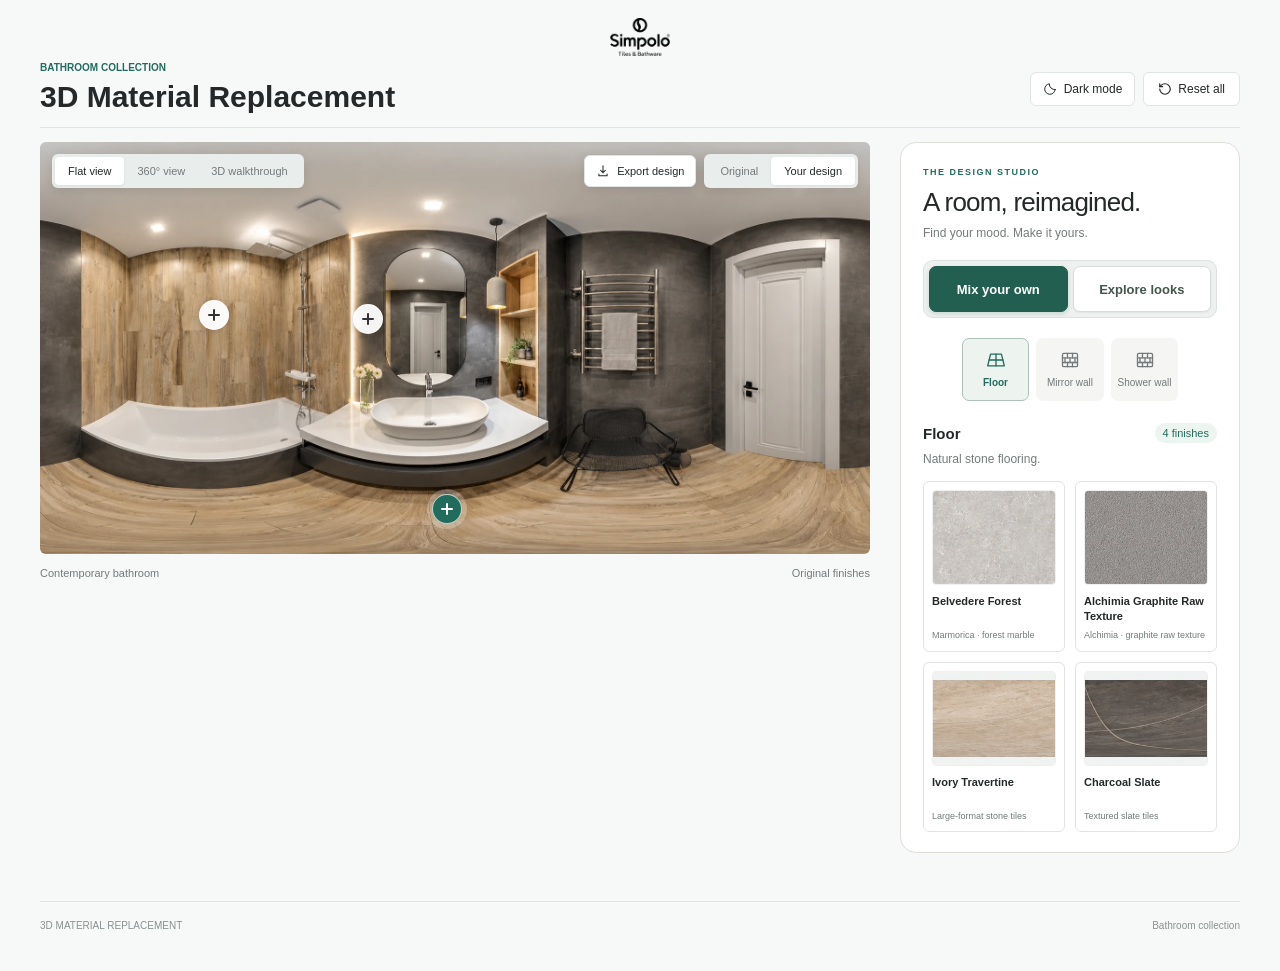
==== simpolo-2/index.html @ c81ce6e3 "Add soft live reflections to shower tile planes" ====
<!doctype html>
<html lang="en">
  <head>
    <meta charset="UTF-8" />
    <meta name="viewport" content="width=device-width, initial-scale=1.0" />
    <script src="theme.js?v=20261007-shower-reflections-1"></script>
    <title>3D Material Replacement</title>
    <link rel="stylesheet" href="styles.css?v=flat-start-compact-brand-20260928-1" />
    <link rel="stylesheet" href="panorama.css?v=panel-padding-20260928-3" />
    <link rel="stylesheet" href="theme.css?v=20261007-shower-reflections-1" />
  </head>
  <body>
    <main class="app-shell">
      <div class="brand-band">
        <img class="brand-logo" src="white-logo-400-x-252.webp" width="400" height="252" alt="Simpolo" />
      </div>
      <section class="workspace" aria-label="Bathroom material visualizer">
        <header class="topbar">
          <div>
            <p class="eyebrow">Bathroom collection</p>
            <h1>3D Material Replacement</h1>
          </div>
          <div class="header-actions">
          <button class="theme-toggle" id="themeToggle" type="button" aria-pressed="false" aria-label="Switch to dark mode">
            <svg class="theme-moon" viewBox="0 0 24 24" aria-hidden="true"><path d="M20.9 13A9 9 0 0 1 11 3.1 9 9 0 1 0 20.9 13Z"/></svg>
            <svg class="theme-sun" viewBox="0 0 24 24" aria-hidden="true"><circle cx="12" cy="12" r="4"/><path d="M12 2v2m0 16v2M2 12h2m16 0h2M5 5l1.4 1.4m11.2 11.2L19 19M5 19l1.4-1.4M17.6 6.4 19 5"/></svg>
            <span>Dark mode</span>
          </button>
          <button class="reset-button" id="resetButton" type="button">
            <svg class="reset-icon" viewBox="0 0 24 24" aria-hidden="true"><path d="M3 12a9 9 0 1 0 9-9 9.75 9.75 0 0 0-6.74 2.74L3 8"/><path d="M3 3v5h5"/></svg>
            <span>Reset all</span>
          </button>
          </div>
        </header>

        <div class="visualizer-card">
          <div class="stage" id="stage">
            <div class="viewport-toolbar">
              <div class="view-switch compare-control" role="group" aria-label="Viewing mode"><button id="flatView" type="button" aria-pressed="true">Flat view</button><button id="panoramaView" type="button" aria-pressed="false">360&#176; view</button><button id="modelView" type="button" aria-pressed="false">3D walkthrough</button></div>
        <div class="scene-toolbar"><div class="scene-actions"><button class="export-button" id="exportDesign" type="button" title="Download this design as a full-resolution 360° panorama"><svg viewBox="0 0 24 24" aria-hidden="true"><path d="M12 3v12m0 0 4-4m-4 4-4-4M5 17v3h14v-3"/></svg><span>Export design</span></button><div class="compare-control" role="group" aria-label="Compare designs"><button id="originalButton" type="button" aria-pressed="false">Original</button><button id="designButton" type="button" aria-pressed="true">Your design</button></div></div></div>
            </div>
            <div id="panorama" tabindex="0" role="application" aria-label="360 degree bathroom. Drag to look around, scroll to zoom, arrow keys to rotate."></div>
            <div class="panorama-controls"><button id="zoomIn" type="button" title="Zoom in" aria-label="Zoom in">+</button><button id="zoomOut" type="button" title="Zoom out" aria-label="Zoom out">&minus;</button><button id="centerView" type="button">Recenter</button></div>
            <img
              class="base-image"
              src="assets/bathroom-panorama.webp"
              alt="Modern bathroom panorama with selectable floor, shower wall, and mirror wall surfaces"
              draggable="false"
            />

            <svg class="replacement-map" id="replacementMap" viewBox="0 0 1779 884" preserveAspectRatio="none" aria-hidden="true"></svg>

            <svg class="hotspot-map" viewBox="0 0 1779 884" preserveAspectRatio="none" aria-label="Selectable replacement regions">
              <g class="hotspot-button" data-target="floor" role="button" tabindex="0" aria-label="Select marble floor replacement">
                <polygon
                  class="hotspot-shape"
                  points="0,704 105,685 260,696 472,690 563,672 735,706 918,712 1025,672 1160,694 1285,668 1438,662 1507,710 1620,708 1779,704 1779,884 0,884"
                ></polygon>
              </g>
              <g class="hotspot-button" data-target="bathWall" role="button" tabindex="0" aria-label="Select shower wall replacement">
                <polygon
                  class="hotspot-shape"
                  points="88,190 210,224 390,229 523,218 661,197 663,558 542,590 360,612 196,596 90,558"
                ></polygon>
              </g>
            </svg>

            <button class="surface-pin pin-floor" data-surface="floor" aria-label="Select floor" type="button">1</button>
            <button class="surface-pin pin-wall" data-surface="bathWall" aria-label="Select shower wall" type="button">3</button>
            <button class="surface-pin pin-mirrorWall" data-surface="mirrorWall" aria-label="Select mirror wall" type="button">+</button>
          </div>
          <div class="scene-footer"><span>Contemporary bathroom</span><span id="changeCount">Original finishes</span></div>
        </div>

        <aside class="material-panel" id="materialPanel" aria-live="polite">
          <div class="panel-header"><p class="eyebrow">The design studio</p><h2>A room, reimagined.</h2><p>Find your mood. Make it yours.</p></div>
          <div class="studio-tabs" role="group" aria-label="Design tools">
            <button type="button" data-mode="individual" aria-pressed="true" aria-controls="individualPanel">Mix your own</button>
            <button type="button" data-mode="looks" aria-pressed="false" aria-controls="looksPanel">Explore looks</button>
          </div>
          <div id="individualPanel">
            <div class="surface-tabs" role="group" aria-label="Select a surface">
              <button data-surface="floor" type="button" aria-pressed="true">
                <svg viewBox="0 0 24 24" width="20" height="20" aria-hidden="true"><path d="M2 19h20L18.5 5h-13L2 19z"/><path d="M12 5v14"/><path d="M3.8 12h16.4"/></svg>
                <span class="tab-label">Floor</span>
              </button>
              <button data-surface="mirrorWall" type="button" aria-pressed="false">
                <svg viewBox="0 0 24 24" width="20" height="20" aria-hidden="true"><rect x="3" y="4" width="18" height="16" rx="1.5"/><path d="M3 9.5h18"/><path d="M3 15h18"/><path d="M9 4v5.5"/><path d="M15 4v5.5"/><path d="M6 9.5v5.5"/><path d="M12 9.5v5.5"/><path d="M18 9.5v5.5"/><path d="M9 15v5"/><path d="M15 15v5"/></svg>
                <span class="tab-label">Mirror wall</span>
              </button>
              <button data-surface="bathWall" type="button" aria-pressed="false">
                <svg viewBox="0 0 24 24" width="20" height="20" aria-hidden="true"><rect x="3" y="4" width="18" height="16" rx="1.5"/><path d="M3 9.5h18"/><path d="M3 15h18"/><path d="M9 4v5.5"/><path d="M15 4v5.5"/><path d="M6 9.5v5.5"/><path d="M12 9.5v5.5"/><path d="M18 9.5v5.5"/><path d="M9 15v5"/><path d="M15 15v5"/></svg>
                <span class="tab-label">Shower wall</span>
              </button>
            </div>
            <div class="panel-copy">
              <div class="finish-heading"><h2 id="panelTitle">Choose a surface</h2><span id="optionCount">2 finishes</span></div>
              <p id="panelText">Click a surface in the room or choose a tab to preview replacement materials.</p>
            </div>
            <div class="swatch-grid" id="swatchGrid"></div>
          </div>
          <div id="looksPanel" hidden>
            <div class="look-intro"><span>ONE ROOM. TWO POSSIBILITIES.</span><p>A whole new atmosphere in one click.</p></div>
            <div class="look-selector" role="group" aria-label="Browse complete looks">
              <button type="button" data-preview="classic" aria-pressed="true"><strong>Soft Marble</strong></button>
              <button type="button" data-preview="modern" aria-pressed="false"><strong>Earth &amp; Graphite</strong></button>
            </div>
            <article class="look-story">
              <div class="look-art"><img id="lookImage" src="assets/bathroom-panorama.png" alt="Soft Marble bathroom preview" /><span class="look-tag" id="lookTag">CALM IN EVERY DETAIL</span><span class="look-number" id="lookNumber">01 / 02</span></div>
              <div class="look-details">
                <h3 id="lookTitle">Soft Marble</h3>
                <p id="lookDescription">Belvedere Forest, Alps Dream and Alchimia Pearl.</p>
                <div class="look-materials" id="lookMaterials" aria-label="Materials in this look"></div>
                <button class="try-look" id="tryLook" data-look="classic" type="button" aria-pressed="false"><span>Try this look</span><span aria-hidden="true">↗</span></button>
                <p class="look-reassurance" id="lookReassurance">3 coordinated tile finishes · Yours to remix</p>
              </div>
            </article>
            <button class="remix-link" type="button" id="remixButton">Have something else in mind? <strong>Mix your own →</strong></button>
          </div>
          <span id="hintPill" role="status" aria-live="polite" class="sr-only">Original finishes</span>
        </aside>
      </section>
      <footer class="app-footer"><span>3D MATERIAL REPLACEMENT</span><span>Bathroom collection</span></footer>
    </main>

    <link rel="stylesheet" href="walkthrough.css?v=20261007-shower-reflections-1" />
    <script src="raster-masks.js?v=user-mirror-wall-mask-20260928-v4"></script>
    <script src="app.js?v=20261007-shower-reflections-1"></script>
    <script src="assets/three.min.js"></script>
    <script src="panorama.js?v=mirror-wall-restored-20260928"></script>
    <script src="mode-manager.js?v=20261007-shower-reflections-1"></script>
  </body>
</html>
---- simpolo-2/styles.css ----
:root{--ink:#242829;--muted:#747a7b;--line:#e0e4e3;--accent:#216c5d;--soft:#edf5f1;font-family:Inter,ui-sans-serif,-apple-system,BlinkMacSystemFont,"Segoe UI",sans-serif;color:var(--ink);background:#f7f8f8;font-synthesis:none}
*{box-sizing:border-box}.sr-only{position:absolute;width:1px;height:1px;padding:0;margin:-1px;overflow:hidden;clip:rect(0,0,0,0);white-space:nowrap;border:0}body{margin:0}button{font:inherit;cursor:pointer;transition:background .15s,border-color .15s}button:disabled{opacity:.4;cursor:default}button:focus-visible{outline:3px solid #268a75;outline-offset:3px}h1,h2,p{margin:0;letter-spacing:0}.app-shell{max-width:1800px;margin:auto;padding:40px}.workspace{display:grid;grid-template-columns:minmax(0,1fr) 290px;gap:30px;align-items:start}.topbar{grid-column:1/-1;display:flex;align-items:center;justify-content:space-between;padding-bottom:26px;border-bottom:1px solid var(--line);margin-bottom:4px}.eyebrow{font-size:10px;font-weight:650;color:var(--accent);margin-bottom:10px;text-transform:uppercase}h1{font-size:30px;font-weight:550;line-height:1.2}.reset-button{display:inline-flex;align-items:center;gap:6px;padding:9px 14px;background:white;border:1px solid var(--line);border-radius:6px;font-size:12px;color:var(--ink);transition:background .15s,border-color .15s,color .15s}.reset-button:hover{background:var(--soft);border-color:#91afa5;color:var(--accent)}.reset-button .reset-icon{width:14px;height:14px;stroke:currentColor;fill:none;stroke-width:2;stroke-linecap:round;stroke-linejoin:round;flex-shrink:0}
.visualizer-card{min-width:0}.scene-toolbar{display:flex;align-items:center;justify-content:space-between;gap:12px;margin-bottom:14px;font-size:12px}.compare-control{display:flex;background:#e9edeb;padding:3px;border-radius:6px}.compare-control button{border:0;background:transparent;padding:8px 13px;border-radius:4px;font-size:11px;color:var(--muted)}.compare-control button[aria-pressed=true]{background:white;color:var(--ink);box-shadow:0 1px 3px #00000012}.stage{position:relative;aspect-ratio:1779/884;width:100%;overflow:hidden;isolation:isolate;background:#dededb;border-radius:6px}.base-image,.complete-image,.replacement-map,.hotspot-map{position:absolute;inset:0;width:100%;height:100%}.base-image,.complete-image{display:block;user-select:none;object-fit:fill}.complete-image{z-index:1;pointer-events:none}.replacement-map{z-index:2;pointer-events:none}.material-layer{opacity:0;transition:opacity .18s}.material-layer.is-applied{opacity:1}.hotspot-map{z-index:3}.hotspot-button{cursor:pointer}.hotspot-shape{fill:transparent;stroke:transparent;stroke-width:1;vector-effect:non-scaling-stroke}.hotspot-button:hover .hotspot-shape,.hotspot-button:focus-visible .hotspot-shape{stroke:#fff;fill:#ffffff0a}.surface-pin{position:absolute;z-index:4;width:30px;height:30px;border:1px solid #ffffffb0;border-radius:50%;background:#fffffff0;box-shadow:0 2px 12px #0003;color:#333;font-size:11px;transform:translate(-50%,-50%);display:flex;align-items:center;justify-content:center;padding:0;line-height:1;text-align:center}.surface-pin[aria-pressed=true]{background:var(--accent);color:white;box-shadow:0 0 0 5px #ffffff40}.pin-floor{left:49%;top:89%}.pin-vanity{left:46%;top:67%}.pin-wall{left:21%;top:42%}.show-original .complete-image,.show-original .replacement-map,.show-original .surface-pin,.show-original .hotspot-map{visibility:hidden}.scene-footer{display:flex;justify-content:space-between;gap:12px;margin-top:13px;color:var(--muted);font-size:11px}.selection-summary{margin-top:30px;padding-top:22px;border-top:1px solid var(--line)}.selection-summary h2{font-size:14px;font-weight:550;margin-bottom:16px}#palette{display:grid;grid-template-columns:repeat(3,minmax(0,1fr));gap:12px}.palette-item{display:flex;align-items:center;gap:10px;padding:0;border:0;background:transparent;text-align:left;min-width:0}.palette-dot{width:30px;height:30px;border-radius:50%;border:1px solid #0001;flex-shrink:0;background:#c4b498}.palette-item small{display:block;color:var(--muted);font-size:10px;margin-bottom:4px}.palette-item strong{font-size:12px;font-weight:500;display:block}
.material-panel{border-left:1px solid var(--line);padding-left:24px;min-width:0}.panel-header{padding:4px 0 23px}.panel-header h2{font-size:19px;font-weight:550}.surface-tabs{display:grid;grid-template-columns:repeat(3,1fr);border-bottom:1px solid var(--line);gap:10px}.surface-tabs button{padding:0 0 13px;background:transparent;border:0;border-bottom:2px solid transparent;color:var(--muted);font-size:12px;text-align:left;display:flex;flex-direction:column;align-items:flex-start;gap:6px;cursor:pointer}.surface-tabs button svg{width:20px;height:20px;stroke:currentColor;fill:none;stroke-width:1.6;stroke-linecap:round;stroke-linejoin:round;flex-shrink:0}.surface-tabs button .tab-label{display:block;font-size:12px;line-height:1.2;margin:0}.surface-tabs button[aria-pressed=true]{border-bottom-color:var(--accent);color:var(--accent);font-weight:650}.panel-copy{margin:24px 0 17px}.panel-copy h2{font-size:15px;font-weight:550}#panelText{font-size:12px;color:var(--muted);margin-top:7px;line-height:1.5}.swatch-grid{display:grid;gap:10px}.swatch-button{display:grid;grid-template-columns:48px 1fr;align-items:center;gap:12px;padding:12px;border:1px solid var(--line);border-radius:6px;background:white;text-align:left;position:relative;color:var(--ink)}.swatch-button:hover{border-color:#91afa5}.swatch-button.is-selected{border-color:var(--accent);background:var(--soft);box-shadow:inset 0 0 0 1px var(--accent)}.swatch-preview{width:48px;height:48px;border-radius:4px;border:1px solid #00000010}.swatch-name{display:block;font-size:13px;font-weight:600}.swatch-meta{display:block;font-size:10px;line-height:1.5;color:var(--muted);margin-top:5px}.restore-button{margin-top:17px;background:transparent;border:0;border-bottom:1px solid #bdc8c3;padding:4px 0;color:var(--muted);font-size:11px}.panel-bottom{display:flex;gap:8px;align-items:center;margin-top:32px;padding-top:17px;border-top:1px solid var(--line);font-size:10px;color:var(--muted)}.live-dot{width:6px;height:6px;border-radius:50%;background:#328a71;flex-shrink:0}.app-footer{display:flex;justify-content:space-between;border-top:1px solid var(--line);margin-top:48px;padding-top:18px;font-size:10px;color:#8b9190}.texture-travertine{background:#e3e8ed}.texture-charcoal{background:#242e39}.texture-calacatta{background:#126d4c}.texture-terrazzo{background:#cb8228}.texture-walnut{background:#2455a1}.texture-sage{background:#d06440}
@media(max-width:1000px){.app-shell{padding:28px 24px}.workspace{grid-template-columns:1fr;gap:28px}.material-panel{border-left:0;border-top:1px solid var(--line);padding:24px 0 0}.swatch-grid{grid-template-columns:1fr 1fr}.surface-tabs{max-width:420px}.panel-bottom{margin-top:20px}.selection-summary{margin-top:24px}.app-footer{margin-top:30px}}@media(max-width:520px){.app-shell{padding:26px 16px 18px}h1{font-size:25px}.topbar{padding-bottom:22px}.reset-button{padding:9px 12px;font-size:11px}.scene-toolbar{font-size:10px}.compare-control button{font-size:10px;padding:7px 9px}.surface-pin{width:24px;height:24px;font-size:10px}.scene-footer{font-size:10px}#palette{gap:8px}.palette-dot{width:22px;height:22px}.palette-item{gap:7px}.palette-item strong{font-size:10px}.palette-item small{font-size:9px}.swatch-button{grid-template-columns:1fr;gap:10px;padding:12px}.swatch-preview{width:100%;height:62px}.swatch-meta{min-height:30px}.app-footer{font-size:9px}}@media(prefers-reduced-motion:reduce){*{transition:none!important}}
.scene-actions{display:flex;align-items:center;gap:8px}.export-button{display:inline-flex;align-items:center;gap:7px;white-space:nowrap;padding:8px 11px;border:1px solid var(--line);border-radius:6px;background:white;color:var(--ink);font-size:11px}.export-button:hover{background:var(--soft);border-color:#91afa5;color:var(--accent)}.export-button:disabled{opacity:.55;cursor:wait}.export-button svg{width:14px;height:14px;fill:none;stroke:currentColor;stroke-width:1.8;stroke-linecap:round;stroke-linejoin:round;flex-shrink:0}
@media(max-width:520px){.scene-toolbar{flex-wrap:wrap}.scene-actions{margin-left:auto;gap:6px}.export-button{padding:7px 8px;font-size:10px}}
---- simpolo-2/panorama.css ----
.view-switch { width: max-content; margin-bottom: 14px; }
.complete-image { position:absolute; inset:0; width:100%; height:100%; z-index:2; pointer-events:none; }
.complete-image[hidden], .show-original .complete-image, .is-360 .complete-image { display:none; }
.complete-view .replacement-map { visibility:hidden; }
.pin-chair { left:70%; top:72%; }
.pin-ceiling { left:45%; top:15%; }
.pin-mirrorWall { left:39.5%; top:43%; }
.edit-mode { margin-bottom:22px; }
.edit-mode button { flex:1; }
.surface-tabs { grid-template-columns:repeat(4,minmax(0,1fr)); row-gap:15px; }
.surface-tabs button { display:flex; flex-direction:column; align-items:flex-start; gap:6px; cursor:pointer; }
.surface-tabs button svg { width:20px; height:20px; flex-shrink:0; }
.surface-tabs button .tab-label { font-size:12px; line-height:1.2; }
.look-button { display:block; width:100%; padding:0; background:white; border:1px solid var(--line); border-radius:6px; overflow:hidden; text-align:left; margin-bottom:14px; }
.look-button img { display:block; width:100%; aspect-ratio:2/1; object-fit:cover; }
.look-button>span { display:block; padding:13px; }
.look-button strong { display:block; font-size:14px; }
.look-button small { display:block; color:var(--muted); font-size:11px; margin-top:6px; }
.look-button[aria-pressed=true] { border-color:var(--accent); box-shadow:0 0 0 1px var(--accent); }
#palette { grid-template-columns:repeat(4,minmax(0,1fr)); gap:15px; }
.palette-item { display:flex; flex-direction:column; align-items:stretch; gap:9px; min-width:0; }
.selection-preview { display:block; width:100%; height:88px; object-fit:cover; border:1px solid var(--line); border-radius:5px; background:#e9eceb; }
.palette-item strong { font-size:12px; line-height:1.4; }
.palette-item small { font-size:11px; }
@media(max-width:520px) { h1 { font-size:23px; } .topbar { align-items:flex-start; gap:12px; } .reset-button { flex-shrink:0; } #palette { grid-template-columns:repeat(2,minmax(0,1fr)); } .selection-preview { height:100px; } }
/* Plus icon drawn as two geometrically-centered bars. A text "+" sits optically
   high because line-box centering centers the em box, not the glyph ink. */
.surface-pin, .panorama-pin { font-size: 0; }
.surface-pin::before, .surface-pin::after,
.panorama-pin::before, .panorama-pin::after {
  content: ""; position: absolute; left: 50%; top: 50%;
  background: currentColor; border-radius: 1px;
}
.surface-pin::before, .panorama-pin::before { width: 12px; height: 2px; transform: translate(-50%, -50%); }
.surface-pin::after, .panorama-pin::after { width: 2px; height: 12px; transform: translate(-50%, -50%); }
.panorama-pin { display:none; position:absolute; z-index:8; width:32px; height:32px; border:1px solid #fff; border-radius:50%; background:#fffffff0; color:#242829; font-size:0; transform:translate(-50%,-50%); box-shadow:0 2px 8px #0003; align-items:center; justify-content:center; padding:0; line-height:1; text-align:center; }
.is-360 .panorama-pin:not([hidden]) { display:flex; }
.panorama-pin[aria-pressed=true] { background:var(--accent); color:white; }
.surface-pin:not([data-surface="floor"]):not([data-surface="mirrorWall"]):not([data-surface="bathWall"]),
.panorama-pin:not([data-surface="floor"]):not([data-surface="mirrorWall"]):not([data-surface="bathWall"]) { opacity:.42; transition:opacity .15s; }
.surface-pin:not([data-surface="floor"]):not([data-surface="mirrorWall"]):not([data-surface="bathWall"]):hover,
.surface-pin:not([data-surface="floor"]):not([data-surface="mirrorWall"]):not([data-surface="bathWall"]):focus-visible,
.panorama-pin:not([data-surface="floor"]):not([data-surface="mirrorWall"]):not([data-surface="bathWall"]):hover,
.panorama-pin:not([data-surface="floor"]):not([data-surface="mirrorWall"]):not([data-surface="bathWall"]):focus-visible { opacity:.9; }
.swatch-preview, .palette-dot { object-fit:cover; }
.swatch-button { grid-template-columns:82px 1fr; }
.swatch-preview { width:82px; height:70px; }
@media(max-width:520px) { .swatch-button { grid-template-columns:1fr; } .swatch-preview { width:100%; height:100px; } }
.flat-mask-highlight { position: absolute; inset: 0; width: 100%; height: 100%; z-index: 3; pointer-events: none; }
.is-360 .flat-mask-highlight, .show-original .flat-mask-highlight { visibility: hidden; }
.pin-door { left: 89%; top: 52%; }
.pin-towel { left: 70%; top: 48%; }
.texture-door-ink { background: #293e4b; }
.texture-door-olive { background: #60733b; }
.texture-towel-coral { background: #d65c50; }
.texture-towel-teal { background: #168d97; }
#panorama { display: none; position: absolute; inset: 0; z-index: 6; cursor: grab; touch-action: none; }
#panorama:active { cursor: grabbing; }
#panorama canvas { display: block; width: 100%; height: 100%; }
.is-360 #panorama { display: block; }
/* 360 view keeps the flat view's stage size (.stage aspect-ratio: 1779/884). */
.is-360 > .base-image, .is-360 > .replacement-map, .is-360 > .hotspot-map, .is-360 > .surface-pin { visibility: hidden; }
.panorama-controls { display: none; position: absolute; bottom: 16px; right: 16px; z-index: 7; gap: 6px; }
.is-360 .panorama-controls { display: flex; }
.panorama-controls button { min-width: 36px; height: 36px; padding: 0 10px; border: 1px solid #ddd; border-radius: 5px; background: white; color: #242829; font-size: 13px; }

/* Compact studio: curated inspiration and individual editing share one panel. */
.workspace{grid-template-columns:minmax(0,1fr) 340px}
.material-panel{padding:0;border:1px solid #dedfd9;border-radius:16px;background:#fff;overflow:hidden}
.panel-header{padding:24px 22px 20px}
.panel-header .eyebrow{letter-spacing:1.5px;font-size:9px}
.panel-header h2{font-size:26px;font-weight:500;letter-spacing:-.8px}
.panel-header>p:last-child{font-size:12px;color:var(--muted);margin-top:8px}
.studio-tabs{display:flex;margin:0 22px;padding:5px;background:#eef1ef;border:1px solid #dce3de;border-radius:10px;gap:5px}
.studio-tabs button{flex:1;display:flex;align-items:center;justify-content:center;gap:6px;min-height:46px;background:#fff;border:1px solid #d5ded8;border-radius:7px;padding:10px 7px;color:#44574d;font-size:13px;font-weight:600;box-shadow:0 1px 2px #203b2910;transition:background .15s,border-color .15s,box-shadow .15s,transform .15s}
.studio-tabs button:hover{background:#e2ece5;border-color:#8baa98;box-shadow:0 2px 5px #203b2920}
.studio-tabs button:active{transform:translateY(1px)}
.studio-tabs button[aria-pressed=true]{background:#235f50;color:white;border-color:#235f50;box-shadow:0 2px 5px #235f5030;font-weight:650}
.studio-tabs button[aria-pressed=true]:hover{background:#194c3f}
.studio-tabs button span{font-size:10px;line-height:18px;min-width:20px;padding:0 3px;border-radius:4px;background:#235f5012}
.studio-tabs button[aria-pressed=true] span{background:#ffffff26}
#looksPanel,#individualPanel{padding:20px 22px 0}
[hidden]{display:none!important}
.look-intro>span{font-size:8px;letter-spacing:1.5px;color:var(--accent);font-weight:650}
.look-intro p{font-size:12px;color:var(--muted);margin-top:7px}
.look-selector{display:grid;grid-template-columns:1fr 1fr;gap:8px;margin:18px 0 12px}
.look-selector button{display:flex;align-items:center;justify-content:center;border:1px solid var(--line);background:#fff;padding:10px 8px;border-radius:6px;text-align:center;font-size:11px;color:var(--ink);transition:background .15s,border-color .15s}
.look-selector button:hover{border-color:#8eaaa0;background:#f7faf8}
.look-selector strong{font-size:11px;font-weight:550;color:inherit;margin:0}
.look-selector button[aria-pressed=true]{background:#edf3ef;border-color:#8eaaa0;color:var(--accent)}
.look-story{border-radius:10px;overflow:hidden;background:#f4f2ec}
.look-art{height:194px;position:relative;overflow:hidden;background:#c0b8a6}
.look-art>img{width:100%;height:100%;object-fit:cover;object-position:48% center;transition:transform .6s}
.look-art:hover>img{transform:scale(1.05)}
.look-art:after{content:"";position:absolute;inset:0;background:linear-gradient(#0003,transparent 45%,#0003);pointer-events:none}
.look-tag,.look-number{position:absolute;z-index:1;color:#fff;font-size:8px;letter-spacing:1.1px}
.look-tag{top:14px;left:14px}.look-number{bottom:12px;right:14px}
.look-details{padding:19px 18px 16px}
.look-details h3{font-family:Georgia,serif;font-size:29px;font-weight:400;letter-spacing:-.7px;margin:0}
.look-details>p{font-size:12px;line-height:1.65;color:#6f736b;margin-top:8px}
.look-materials{display:flex;gap:16px;margin:17px 0 20px}
.look-materials>span{display:flex;flex-direction:column;gap:6px;align-items:center}
.look-materials img{width:43px;height:43px;object-fit:cover;border-radius:50%;border:3px solid #fff;box-shadow:0 1px 4px #0002}
.look-materials small{font-size:9px;color:#666e64}
.try-look{display:flex;justify-content:space-between;align-items:center;width:100%;border:0;background:#235f50;color:#fff;border-radius:6px;padding:13px 15px;font-size:12px;font-weight:600}
.try-look:hover{background:#164637}
.try-look>span:last-child{font-size:18px;line-height:1}
.look-details .look-reassurance{font-size:9px;text-align:center;margin-top:10px}
#looksPanel[aria-busy=true] .try-look{opacity:.6;cursor:progress}
.remix-link{border:0;background:none;text-align:center;width:100%;padding:17px 0 0;font-size:10px;color:var(--muted);line-height:1.8}
.remix-link strong{display:block;font-weight:550;color:var(--accent)}
.panel-bottom{margin:18px 22px 0;padding:13px 0 16px;font-size:10px}
.surface-tabs{gap:7px;border:0}
.surface-tabs button{align-items:center;justify-content:center;border:1px solid transparent;border-radius:7px;background:#f5f6f4;padding:11px 2px;gap:7px}
.surface-tabs button .tab-label{font-size:10px}
.surface-tabs button[aria-pressed=true]{background:#edf3ef;border-color:#adc2b6}
#individualPanel .panel-copy{margin:22px 0 13px}
#individualPanel .swatch-grid{grid-template-columns:1fr 1fr;gap:10px}
#individualPanel .swatch-button{display:flex;flex-direction:column;align-items:stretch;gap:9px;padding:8px}
#individualPanel .swatch-preview{width:100%;height:95px}
#individualPanel .swatch-name{font-size:11px;line-height:1.4}
#individualPanel .swatch-meta{font-size:9px;margin-top:4px}
#individualPanel .swatch-button.is-selected:after{content:"✓";position:absolute;right:13px;top:13px;border-radius:50%;background:var(--accent);color:white;width:20px;height:20px;text-align:center;line-height:20px;font-size:12px}
@media(max-width:1100px) and (min-width:1001px){.app-shell{padding:28px}.workspace{gap:22px;grid-template-columns:minmax(0,1fr) 310px}}
@media(max-width:1000px){.workspace{grid-template-columns:1fr}.material-panel{width:100%;max-width:620px;justify-self:center}.look-art{height:250px}.look-details h3{font-size:32px}.look-materials{gap:22px}.surface-tabs{max-width:none;grid-template-columns:repeat(4,1fr)}}
@media(max-width:520px){.panel-header{padding:22px 18px 18px}.studio-tabs{margin:0 18px}#looksPanel,#individualPanel{padding:18px 18px 0}.look-art{height:185px}.look-details h3{font-size:28px}.panel-bottom{margin-left:18px;margin-right:18px}.look-selector strong{font-size:10px}}

/* Simpolo brand header (black logo, centered, no background) */
.brand-band{display:flex;align-items:center;justify-content:center;padding:4px 24px 0;margin-bottom:12px}
.brand-band .brand-logo{height:38px;width:auto;display:block;filter:brightness(0)}
@media(max-width:1000px){.brand-band{margin-bottom:12px}.brand-band .brand-logo{height:36px}}
@media(max-width:520px){.brand-band{padding:3px 16px 0;margin-bottom:10px}.brand-band .brand-logo{height:30px}}

/* Surface tabs: 4 per row, but center the last short row (7 tabs = 4 + 3)
   instead of leaving a dangling empty cell. */
.surface-tabs{display:flex;flex-wrap:wrap;justify-content:center;gap:7px}
.surface-tabs button{flex:0 0 calc(25% - 6px)}
/* A surface with a single finish fills its row rather than sitting alone in a 2-col grid. */
#individualPanel .swatch-grid:has(.swatch-button:only-child){grid-template-columns:1fr}

/* Keep the studio aligned with the room; controls overlay the viewport. */
.workspace{row-gap:0}
.topbar{grid-row:1;margin-bottom:30px}
.visualizer-card{grid-column:1;grid-row:2}
.material-panel{grid-column:2;grid-row:2;align-self:stretch}
.viewport-toolbar{position:absolute;top:12px;left:12px;right:12px;z-index:10;display:flex;align-items:flex-start;justify-content:space-between;gap:8px;pointer-events:none}
.viewport-toolbar .view-switch,.viewport-toolbar .scene-toolbar{margin:0;pointer-events:auto}
.viewport-toolbar .scene-toolbar{font-size:12px}
.viewport-toolbar .compare-control,.viewport-toolbar .export-button{box-shadow:0 2px 10px #00000018}
.viewport-toolbar .scene-actions{flex-wrap:wrap;justify-content:flex-end}
@media(max-width:1000px){
  .topbar,.visualizer-card,.material-panel{grid-column:1;grid-row:auto}
  .material-panel{margin-top:30px;align-self:auto}
}
@media(max-width:600px){
  .viewport-toolbar{top:8px;left:8px;right:8px;flex-wrap:wrap}
  .viewport-toolbar .scene-toolbar{margin-left:auto}
  .viewport-toolbar .compare-control button{padding:7px 8px;font-size:10px}
  .viewport-toolbar .scene-actions{gap:4px}
  .viewport-toolbar .export-button{padding:7px 8px;font-size:10px}
}

.finish-heading{display:flex;align-items:center;justify-content:space-between;gap:12px}
#optionCount{font-size:11px;color:var(--accent);background:var(--soft);border-radius:12px;padding:4px 8px;white-space:nowrap}
#individualPanel .swatch-button{transition:border-color .15s,background .15s,box-shadow .15s}
#individualPanel .swatch-button:hover{border-color:#729785;box-shadow:0 2px 7px #235f5014}
#individualPanel .swatch-name{min-height:31px}

/* Compact spacing around the logo and page title. */
.app-shell{padding-top:18px}
.brand-band{padding-top:0;margin-bottom:6px}
.topbar{padding-bottom:12px;margin-bottom:14px}
.topbar .eyebrow{margin-bottom:6px}
@media(max-width:520px){
  .app-shell{padding-top:12px}
  .brand-band{padding-top:0;margin-bottom:6px}
  .topbar{padding-bottom:10px;margin-bottom:12px}
}

/* Breathing room below the finish cards. */
#individualPanel{padding-bottom:20px}
---- simpolo-2/theme.css ----
:root{color-scheme:light}
.header-actions{display:flex;align-items:center;gap:8px}
.theme-toggle{display:inline-flex;align-items:center;gap:7px;padding:9px 12px;border:1px solid var(--line);border-radius:6px;background:white;color:var(--ink);font-size:12px;white-space:nowrap}
.theme-toggle:hover{background:var(--soft)}
.theme-toggle svg{width:14px;height:14px;fill:none;stroke:currentColor;stroke-width:1.7;stroke-linecap:round;stroke-linejoin:round}
.theme-sun{display:none}
html[data-theme=dark]{color-scheme:dark;--ink:#e7ece9;--muted:#a4b2aa;--line:#35413b;--accent:#8dc8b2;--soft:#283d33;background:#151b18}
html[data-theme=dark] .brand-logo{filter:brightness(0) invert(1)}
html[data-theme=dark] .theme-moon{display:none}
html[data-theme=dark] .theme-sun{display:block}
html[data-theme=dark] .material-panel,
html[data-theme=dark] .reset-button,
html[data-theme=dark] .theme-toggle,
html[data-theme=dark] .export-button,
html[data-theme=dark] .swatch-button,
html[data-theme=dark] .look-button,
html[data-theme=dark] .look-selector button,
html[data-theme=dark] .studio-tabs button,
html[data-theme=dark] .panorama-controls button,
html[data-theme=dark] .model-tools label.upload-model{background:#202923;border-color:var(--line);color:var(--ink)}
html[data-theme=dark] .compare-control,
html[data-theme=dark] .studio-tabs,
html[data-theme=dark] .surface-tabs button{background:#29332d;border-color:var(--line)}
html[data-theme=dark] .compare-control button{color:var(--muted)}
html[data-theme=dark] .compare-control button[aria-pressed=true]{background:#3b4b41;color:#f1f5f2}
html[data-theme=dark] .surface-tabs button[aria-pressed=true],
html[data-theme=dark] .swatch-button.is-selected,
html[data-theme=dark] .look-selector button[aria-pressed=true]{background:var(--soft);border-color:#6c9d85;color:var(--accent)}
html[data-theme=dark] .studio-tabs button[aria-pressed=true],
html[data-theme=dark] .try-look{background:#326f59;border-color:#468467;color:white}
html[data-theme=dark] .studio-tabs button:hover,
html[data-theme=dark] .look-selector button:hover,
html[data-theme=dark] .reset-button:hover,
html[data-theme=dark] .export-button:hover,
html[data-theme=dark] .theme-toggle:hover{background:var(--soft);border-color:#6c9d85}
html[data-theme=dark] .look-story{background:#262f28}
html[data-theme=dark] .look-details>p,
html[data-theme=dark] .look-materials small{color:var(--muted)}
html[data-theme=dark] .look-materials img{border-color:#3b4b41}
html[data-theme=dark] .model-tools{background:#1b231e;border-color:var(--line)}
html[data-theme=dark] .model-direction-pad{background:#202923f2;border-color:#475b4e;color:var(--accent)}
html[data-theme=dark] .walk-navigation-ring button{color:var(--accent)}
html[data-theme=dark] .walk-navigation-ring button:hover{color:white}
html[data-theme=dark] .navigation-axis>span{color:var(--muted)}
html[data-theme=dark] .model-loader{background:#202923;color:var(--ink)}
html[data-theme=dark] .model-loader-spinner{border-color:#405347;border-top-color:var(--accent)}
html[data-theme=dark] .app-footer{color:var(--muted)}
@media(max-width:520px){.topbar{flex-wrap:wrap}.header-actions{margin-left:auto}.theme-toggle{padding:9px 10px;font-size:11px}}

html[data-theme=dark] .surface-pin[aria-pressed=true],html[data-theme=dark] .panorama-pin[aria-pressed=true],html[data-theme=dark] #individualPanel .swatch-button.is-selected:after{background:#326f59;color:white}

html[data-theme=dark] .room-picker select{background:#202923;border-color:var(--line);color:var(--ink)}
---- simpolo-2/walkthrough.css ----
#modelViewport{position:absolute;inset:0;display:none;z-index:6;background:#ece9e2;touch-action:none;outline-offset:-3px}
#modelViewport canvas{display:block;width:100%;height:100%}
.is-3d #modelViewport{display:block}
.is-3d>.base-image,.is-3d>.replacement-map,.is-3d>.hotspot-map,.is-3d>.surface-pin,.is-3d>.complete-image,.is-3d>.flat-mask-highlight{visibility:hidden}
.visualizer-card:has(.is-3d) .scene-footer{padding-bottom:16px;line-height:1.5}
.model-tools{display:none;gap:8px;align-items:center;flex-wrap:wrap;padding:12px 16px;background:#f7f8f5;border-top:1px solid #dedfd9}
.visualizer-card:has(.is-3d) .model-tools{display:flex}
.model-tools button,.model-tools label.upload-model{border:1px solid #cbd8cf;border-radius:6px;padding:9px 11px;background:#fff;color:#235f50;font-size:12px;cursor:pointer}
.model-tools button[aria-pressed=true]{background:#235f50;color:white}
.model-tools .model-help{font-size:11px;color:#626d65;flex:1;min-width:200px;line-height:1.6}
.model-mapping{display:none;padding:18px 22px;border-top:1px solid #dedfd9;margin-top:16px;background:#f7f8f5}
body:has(.is-3d) .model-mapping{display:block}
.model-mapping h3{font-size:14px;margin:0 0 10px}.model-mapping p{font-size:11px;line-height:1.6;color:#68716b;margin:8px 0}
.model-mapping label{display:block;font-size:11px;margin:12px 0 5px;color:#42584b}
.model-mapping select,.model-mapping input{width:100%;padding:8px;border:1px solid #b9cdbf;border-radius:5px;background:white;color:#263c30;font:inherit;font-size:12px}
.model-mapping .texture-controls{display:grid;grid-template-columns:1fr 1fr;gap:10px}
.model-mapping button{margin-top:12px;padding:8px 12px;border:1px solid #adc2b6;border-radius:5px;background:#fff;color:#235f50;cursor:pointer}
body:has(.is-3d) .look-art{display:none}
.is-3d .stage{min-height:320px}
.stage.is-3d{min-height:320px}
@media(max-width:600px){.stage.is-3d{min-height:360px}.viewport-toolbar .view-switch{max-width:100%}.model-mapping{padding:16px 18px}.model-tools{padding:10px}.model-tools .model-help{flex-basis:100%}}


.model-surface-marker{position:absolute;z-index:8;transform:translate(-50%,-50%);width:34px;height:34px;border:1px solid #ffffffcc;border-radius:50%;background:#235f50e6;color:white;font-size:24px;line-height:1;cursor:pointer;box-shadow:0 2px 8px #0003}
.model-surface-marker[hidden]{display:none}

.model-loader{position:absolute;inset:0;z-index:10;display:flex;align-items:center;justify-content:center;flex-direction:column;gap:16px;background:#ecefe9;color:#235f50;font-size:14px}
.model-loader[hidden]{display:none}
.model-loader-spinner{width:32px;height:32px;border:3px solid #cbd8cf;border-top-color:#235f50;border-radius:50%;animation:room-loading .8s linear infinite}
@keyframes room-loading{to{transform:rotate(360deg)}}
@media(prefers-reduced-motion:reduce){.model-loader-spinner{animation:none}}

.model-direction-pad{position:absolute;bottom:16px;left:16px;z-index:8;width:84px;padding:8px;display:flex;flex-direction:column;border:1px solid #d7e0da;border-radius:10px;background:#fffffff2;box-shadow:0 2px 8px #24332e12;color:#315f50;user-select:none}
.model-direction-pad[hidden]{display:none}
.navigation-axis{display:flex;align-items:center;justify-content:center;height:16px;margin-top:4px;order:2}.navigation-axis svg{display:none}.navigation-axis>span{font-size:9px;letter-spacing:1.5px;font-weight:600;color:#687d72}
.walk-navigation-ring{position:relative;margin:0 auto;width:68px;height:68px}
.walk-navigation-ring button{position:absolute;width:26px;height:28px;border:0;border-radius:0;background:transparent;color:#315f50;font-size:18px;cursor:pointer;touch-action:none}
.walk-navigation-ring button:hover,.walk-navigation-ring button:active{background:transparent;color:#183d2e}.walk-navigation-ring button:focus-visible{outline:2px solid #315f50;outline-offset:2px}
.walk-navigation-ring [data-move="KeyW"]{top:0;left:21px}.walk-navigation-ring [data-move="KeyA"]{left:0;top:20px}.walk-navigation-ring [data-move="KeyS"]{bottom:0;left:21px}.walk-navigation-ring [data-move="KeyD"]{right:0;top:20px}
.walk-navigation-center{display:none}.walk-key-hint{display:block;text-align:center;margin-top:4px;font-size:8px;letter-spacing:2px;color:#7b8b81}

.walk-navigation-ring .walk-reset-position{width:20px;height:20px;left:24px;top:24px;display:flex;align-items:center;justify-content:center;padding:0;border-radius:50%}
.walk-reset-position svg{width:14px;height:14px;fill:none;stroke:currentColor;stroke-width:1.8;stroke-linecap:round;stroke-linejoin:round}

.room-picker{display:flex;align-items:center;gap:8px;color:var(--muted);font-size:12px}
.room-picker select{max-width:240px;min-height:35px;padding:8px 30px 8px 10px;border:1px solid #cbd8cf;border-radius:6px;background:#fff;color:#235f50;font:inherit;cursor:pointer}
.model-credit{margin-left:12px;color:var(--muted);font-size:10px;text-decoration:none}
.model-credit:hover{text-decoration:underline}
@media(max-width:600px){.scene-footer>span:first-child{display:flex;flex-direction:column;gap:5px}.model-credit{margin-left:0}.room-picker{flex:1}.room-picker select{width:100%;max-width:none}}

.walk-fullscreen{position:absolute;right:16px;bottom:16px;z-index:8;border:1px solid var(--border,#d7e0da);border-radius:6px;background:var(--panel,#fff);color:var(--text,#235f50);padding:9px 12px;font:inherit;font-size:12px;cursor:pointer}
#modelViewport:fullscreen,#modelViewport.walk-expanded{position:fixed;inset:0;width:100vw;height:100dvh;z-index:1000;display:block;border-radius:0}
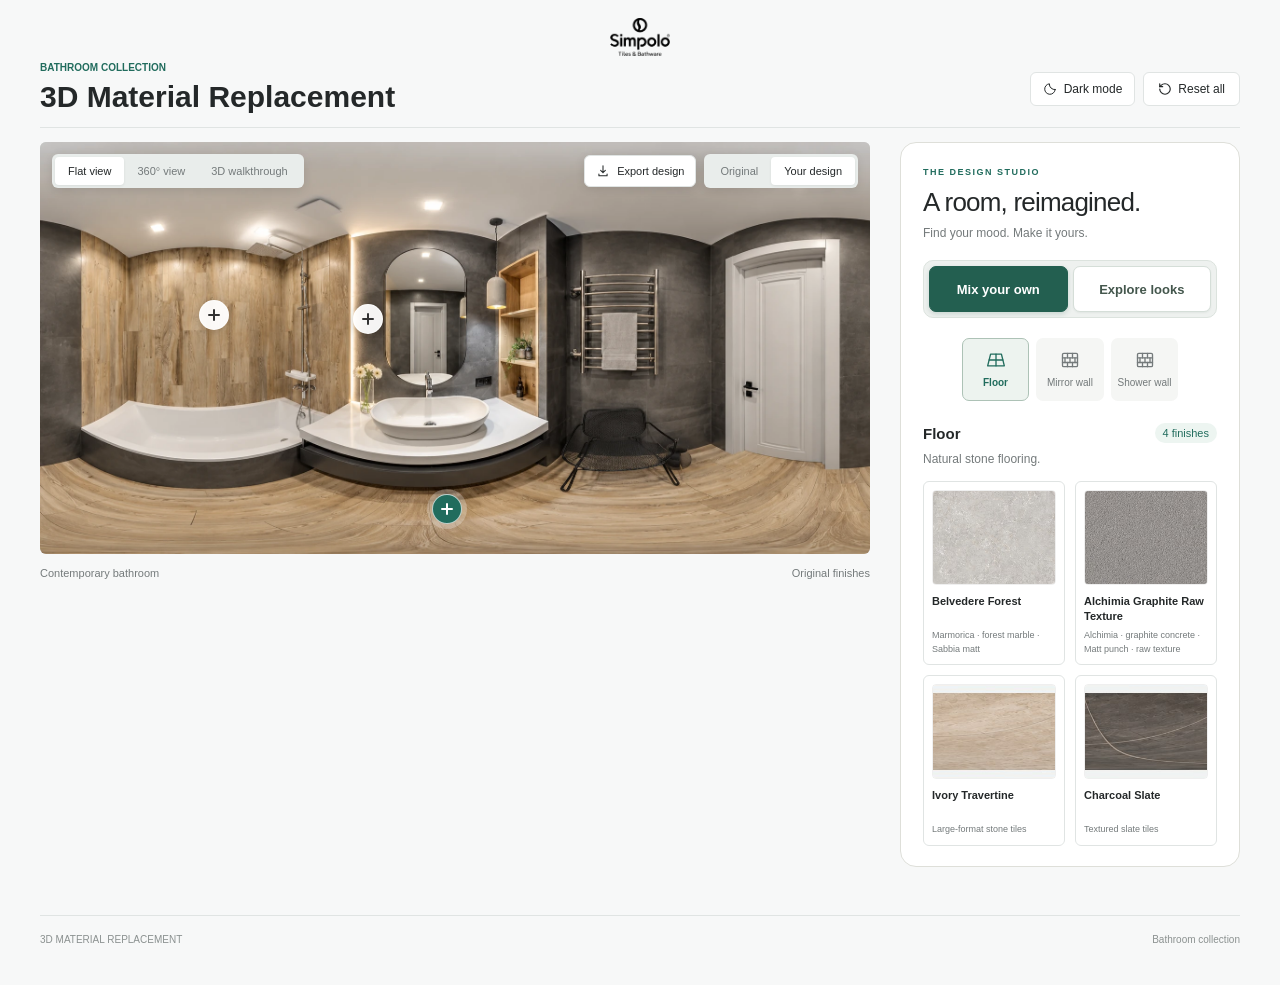
==== commit 6a6785dc: "Use explicit tile finishes while preserving approved reflections" ====
--- a/simpolo-2/index.html
+++ b/simpolo-2/index.html
@@ -3,11 +3,11 @@
   <head>
     <meta charset="UTF-8" />
     <meta name="viewport" content="width=device-width, initial-scale=1.0" />
-    <script src="theme.js?v=20261007-shower-reflections-1"></script>
+    <script src="theme.js?v=20261007-material-audit-1"></script>
     <title>3D Material Replacement</title>
-    <link rel="stylesheet" href="styles.css?v=flat-start-compact-brand-20260928-1" />
+    <link rel="stylesheet" href="styles.css?v=20261007-centered-surface-labels" />
     <link rel="stylesheet" href="panorama.css?v=panel-padding-20260928-3" />
-    <link rel="stylesheet" href="theme.css?v=20261007-shower-reflections-1" />
+    <link rel="stylesheet" href="theme.css?v=20261007-material-audit-1" />
   </head>
   <body>
     <main class="app-shell">
@@ -123,11 +123,11 @@
       <footer class="app-footer"><span>3D MATERIAL REPLACEMENT</span><span>Bathroom collection</span></footer>
     </main>
 
-    <link rel="stylesheet" href="walkthrough.css?v=20261007-shower-reflections-1" />
+    <link rel="stylesheet" href="walkthrough.css?v=20261007-material-audit-1" />
     <script src="raster-masks.js?v=user-mirror-wall-mask-20260928-v4"></script>
-    <script src="app.js?v=20261007-shower-reflections-1"></script>
+    <script src="app.js?v=20261007-explicit-tile-finishes"></script>
     <script src="assets/three.min.js"></script>
     <script src="panorama.js?v=mirror-wall-restored-20260928"></script>
-    <script src="mode-manager.js?v=20261007-shower-reflections-1"></script>
+    <script src="mode-manager.js?v=20261007-explicit-tile-finishes"></script>
   </body>
 </html>
--- a/simpolo-2/styles.css
+++ b/simpolo-2/styles.css
@@ -1,7 +1,7 @@
 :root{--ink:#242829;--muted:#747a7b;--line:#e0e4e3;--accent:#216c5d;--soft:#edf5f1;font-family:Inter,ui-sans-serif,-apple-system,BlinkMacSystemFont,"Segoe UI",sans-serif;color:var(--ink);background:#f7f8f8;font-synthesis:none}
 *{box-sizing:border-box}.sr-only{position:absolute;width:1px;height:1px;padding:0;margin:-1px;overflow:hidden;clip:rect(0,0,0,0);white-space:nowrap;border:0}body{margin:0}button{font:inherit;cursor:pointer;transition:background .15s,border-color .15s}button:disabled{opacity:.4;cursor:default}button:focus-visible{outline:3px solid #268a75;outline-offset:3px}h1,h2,p{margin:0;letter-spacing:0}.app-shell{max-width:1800px;margin:auto;padding:40px}.workspace{display:grid;grid-template-columns:minmax(0,1fr) 290px;gap:30px;align-items:start}.topbar{grid-column:1/-1;display:flex;align-items:center;justify-content:space-between;padding-bottom:26px;border-bottom:1px solid var(--line);margin-bottom:4px}.eyebrow{font-size:10px;font-weight:650;color:var(--accent);margin-bottom:10px;text-transform:uppercase}h1{font-size:30px;font-weight:550;line-height:1.2}.reset-button{display:inline-flex;align-items:center;gap:6px;padding:9px 14px;background:white;border:1px solid var(--line);border-radius:6px;font-size:12px;color:var(--ink);transition:background .15s,border-color .15s,color .15s}.reset-button:hover{background:var(--soft);border-color:#91afa5;color:var(--accent)}.reset-button .reset-icon{width:14px;height:14px;stroke:currentColor;fill:none;stroke-width:2;stroke-linecap:round;stroke-linejoin:round;flex-shrink:0}
 .visualizer-card{min-width:0}.scene-toolbar{display:flex;align-items:center;justify-content:space-between;gap:12px;margin-bottom:14px;font-size:12px}.compare-control{display:flex;background:#e9edeb;padding:3px;border-radius:6px}.compare-control button{border:0;background:transparent;padding:8px 13px;border-radius:4px;font-size:11px;color:var(--muted)}.compare-control button[aria-pressed=true]{background:white;color:var(--ink);box-shadow:0 1px 3px #00000012}.stage{position:relative;aspect-ratio:1779/884;width:100%;overflow:hidden;isolation:isolate;background:#dededb;border-radius:6px}.base-image,.complete-image,.replacement-map,.hotspot-map{position:absolute;inset:0;width:100%;height:100%}.base-image,.complete-image{display:block;user-select:none;object-fit:fill}.complete-image{z-index:1;pointer-events:none}.replacement-map{z-index:2;pointer-events:none}.material-layer{opacity:0;transition:opacity .18s}.material-layer.is-applied{opacity:1}.hotspot-map{z-index:3}.hotspot-button{cursor:pointer}.hotspot-shape{fill:transparent;stroke:transparent;stroke-width:1;vector-effect:non-scaling-stroke}.hotspot-button:hover .hotspot-shape,.hotspot-button:focus-visible .hotspot-shape{stroke:#fff;fill:#ffffff0a}.surface-pin{position:absolute;z-index:4;width:30px;height:30px;border:1px solid #ffffffb0;border-radius:50%;background:#fffffff0;box-shadow:0 2px 12px #0003;color:#333;font-size:11px;transform:translate(-50%,-50%);display:flex;align-items:center;justify-content:center;padding:0;line-height:1;text-align:center}.surface-pin[aria-pressed=true]{background:var(--accent);color:white;box-shadow:0 0 0 5px #ffffff40}.pin-floor{left:49%;top:89%}.pin-vanity{left:46%;top:67%}.pin-wall{left:21%;top:42%}.show-original .complete-image,.show-original .replacement-map,.show-original .surface-pin,.show-original .hotspot-map{visibility:hidden}.scene-footer{display:flex;justify-content:space-between;gap:12px;margin-top:13px;color:var(--muted);font-size:11px}.selection-summary{margin-top:30px;padding-top:22px;border-top:1px solid var(--line)}.selection-summary h2{font-size:14px;font-weight:550;margin-bottom:16px}#palette{display:grid;grid-template-columns:repeat(3,minmax(0,1fr));gap:12px}.palette-item{display:flex;align-items:center;gap:10px;padding:0;border:0;background:transparent;text-align:left;min-width:0}.palette-dot{width:30px;height:30px;border-radius:50%;border:1px solid #0001;flex-shrink:0;background:#c4b498}.palette-item small{display:block;color:var(--muted);font-size:10px;margin-bottom:4px}.palette-item strong{font-size:12px;font-weight:500;display:block}
-.material-panel{border-left:1px solid var(--line);padding-left:24px;min-width:0}.panel-header{padding:4px 0 23px}.panel-header h2{font-size:19px;font-weight:550}.surface-tabs{display:grid;grid-template-columns:repeat(3,1fr);border-bottom:1px solid var(--line);gap:10px}.surface-tabs button{padding:0 0 13px;background:transparent;border:0;border-bottom:2px solid transparent;color:var(--muted);font-size:12px;text-align:left;display:flex;flex-direction:column;align-items:flex-start;gap:6px;cursor:pointer}.surface-tabs button svg{width:20px;height:20px;stroke:currentColor;fill:none;stroke-width:1.6;stroke-linecap:round;stroke-linejoin:round;flex-shrink:0}.surface-tabs button .tab-label{display:block;font-size:12px;line-height:1.2;margin:0}.surface-tabs button[aria-pressed=true]{border-bottom-color:var(--accent);color:var(--accent);font-weight:650}.panel-copy{margin:24px 0 17px}.panel-copy h2{font-size:15px;font-weight:550}#panelText{font-size:12px;color:var(--muted);margin-top:7px;line-height:1.5}.swatch-grid{display:grid;gap:10px}.swatch-button{display:grid;grid-template-columns:48px 1fr;align-items:center;gap:12px;padding:12px;border:1px solid var(--line);border-radius:6px;background:white;text-align:left;position:relative;color:var(--ink)}.swatch-button:hover{border-color:#91afa5}.swatch-button.is-selected{border-color:var(--accent);background:var(--soft);box-shadow:inset 0 0 0 1px var(--accent)}.swatch-preview{width:48px;height:48px;border-radius:4px;border:1px solid #00000010}.swatch-name{display:block;font-size:13px;font-weight:600}.swatch-meta{display:block;font-size:10px;line-height:1.5;color:var(--muted);margin-top:5px}.restore-button{margin-top:17px;background:transparent;border:0;border-bottom:1px solid #bdc8c3;padding:4px 0;color:var(--muted);font-size:11px}.panel-bottom{display:flex;gap:8px;align-items:center;margin-top:32px;padding-top:17px;border-top:1px solid var(--line);font-size:10px;color:var(--muted)}.live-dot{width:6px;height:6px;border-radius:50%;background:#328a71;flex-shrink:0}.app-footer{display:flex;justify-content:space-between;border-top:1px solid var(--line);margin-top:48px;padding-top:18px;font-size:10px;color:#8b9190}.texture-travertine{background:#e3e8ed}.texture-charcoal{background:#242e39}.texture-calacatta{background:#126d4c}.texture-terrazzo{background:#cb8228}.texture-walnut{background:#2455a1}.texture-sage{background:#d06440}
+.material-panel{border-left:1px solid var(--line);padding-left:24px;min-width:0}.panel-header{padding:4px 0 23px}.panel-header h2{font-size:19px;font-weight:550}.surface-tabs{display:grid;grid-template-columns:repeat(3,1fr);border-bottom:1px solid var(--line);gap:10px}.surface-tabs button{padding:0 0 13px;background:transparent;border:0;border-bottom:2px solid transparent;color:var(--muted);font-size:12px;text-align:left;display:flex;flex-direction:column;align-items:flex-start;gap:6px;cursor:pointer}.surface-tabs button svg{width:20px;height:20px;stroke:currentColor;fill:none;stroke-width:1.6;stroke-linecap:round;stroke-linejoin:round;flex-shrink:0}.surface-tabs button .tab-label{text-align:center;display:block;font-size:12px;line-height:1.2;margin:0}.surface-tabs button[aria-pressed=true]{border-bottom-color:var(--accent);color:var(--accent);font-weight:650}.panel-copy{margin:24px 0 17px}.panel-copy h2{font-size:15px;font-weight:550}#panelText{font-size:12px;color:var(--muted);margin-top:7px;line-height:1.5}.swatch-grid{display:grid;gap:10px}.swatch-button{display:grid;grid-template-columns:48px 1fr;align-items:center;gap:12px;padding:12px;border:1px solid var(--line);border-radius:6px;background:white;text-align:left;position:relative;color:var(--ink)}.swatch-button:hover{border-color:#91afa5}.swatch-button.is-selected{border-color:var(--accent);background:var(--soft);box-shadow:inset 0 0 0 1px var(--accent)}.swatch-preview{width:48px;height:48px;border-radius:4px;border:1px solid #00000010}.swatch-name{display:block;font-size:13px;font-weight:600}.swatch-meta{display:block;font-size:10px;line-height:1.5;color:var(--muted);margin-top:5px}.restore-button{margin-top:17px;background:transparent;border:0;border-bottom:1px solid #bdc8c3;padding:4px 0;color:var(--muted);font-size:11px}.panel-bottom{display:flex;gap:8px;align-items:center;margin-top:32px;padding-top:17px;border-top:1px solid var(--line);font-size:10px;color:var(--muted)}.live-dot{width:6px;height:6px;border-radius:50%;background:#328a71;flex-shrink:0}.app-footer{display:flex;justify-content:space-between;border-top:1px solid var(--line);margin-top:48px;padding-top:18px;font-size:10px;color:#8b9190}.texture-travertine{background:#e3e8ed}.texture-charcoal{background:#242e39}.texture-calacatta{background:#126d4c}.texture-terrazzo{background:#cb8228}.texture-walnut{background:#2455a1}.texture-sage{background:#d06440}
 @media(max-width:1000px){.app-shell{padding:28px 24px}.workspace{grid-template-columns:1fr;gap:28px}.material-panel{border-left:0;border-top:1px solid var(--line);padding:24px 0 0}.swatch-grid{grid-template-columns:1fr 1fr}.surface-tabs{max-width:420px}.panel-bottom{margin-top:20px}.selection-summary{margin-top:24px}.app-footer{margin-top:30px}}@media(max-width:520px){.app-shell{padding:26px 16px 18px}h1{font-size:25px}.topbar{padding-bottom:22px}.reset-button{padding:9px 12px;font-size:11px}.scene-toolbar{font-size:10px}.compare-control button{font-size:10px;padding:7px 9px}.surface-pin{width:24px;height:24px;font-size:10px}.scene-footer{font-size:10px}#palette{gap:8px}.palette-dot{width:22px;height:22px}.palette-item{gap:7px}.palette-item strong{font-size:10px}.palette-item small{font-size:9px}.swatch-button{grid-template-columns:1fr;gap:10px;padding:12px}.swatch-preview{width:100%;height:62px}.swatch-meta{min-height:30px}.app-footer{font-size:9px}}@media(prefers-reduced-motion:reduce){*{transition:none!important}}
 .scene-actions{display:flex;align-items:center;gap:8px}.export-button{display:inline-flex;align-items:center;gap:7px;white-space:nowrap;padding:8px 11px;border:1px solid var(--line);border-radius:6px;background:white;color:var(--ink);font-size:11px}.export-button:hover{background:var(--soft);border-color:#91afa5;color:var(--accent)}.export-button:disabled{opacity:.55;cursor:wait}.export-button svg{width:14px;height:14px;fill:none;stroke:currentColor;stroke-width:1.8;stroke-linecap:round;stroke-linejoin:round;flex-shrink:0}
 @media(max-width:520px){.scene-toolbar{flex-wrap:wrap}.scene-actions{margin-left:auto;gap:6px}.export-button{padding:7px 8px;font-size:10px}}
